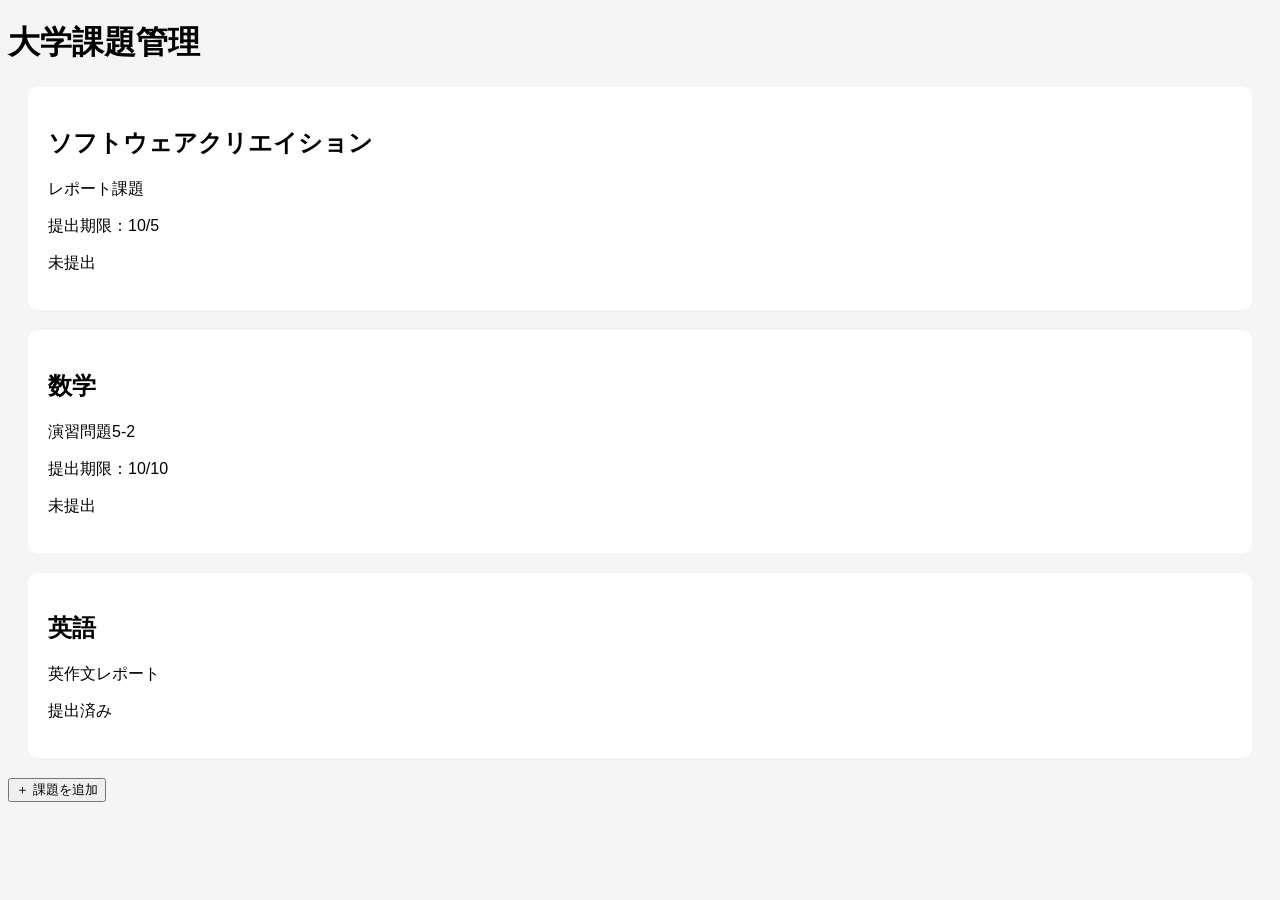
==== index.html @ 6c041494 "Initial commit" ====
<!DOCTYPE html>
<html lang="ja">
<head>
  <meta charset="UTF-8">
  <title>大学課題管理</title>
  <link rel="stylesheet" href="style.css">
</head>

<body>

  <h1>大学課題管理</h1>

  <div class="task">
    <h2>ソフトウェアクリエイション</h2>
    <p>レポート課題</p>
    <p>提出期限：10/5</p>
    <p>未提出</p>
  </div>

  <div class="task">
    <h2>数学</h2>
    <p>演習問題5-2</p>
    <p>提出期限：10/10</p>
    <p>未提出</p>
  </div>

  <div class="task">
    <h2>英語</h2>
    <p>英作文レポート</p>
    <p>提出済み</p>
  </div>

  <button>＋ 課題を追加</button>

</body>
</html>
---- style.css ----
body {
  font-family: sans-serif;
  background-color: #f5f5f5;
}

.task {
  background-color: white;
  margin: 20px;
  padding: 20px;
  border-radius: 10px;
}
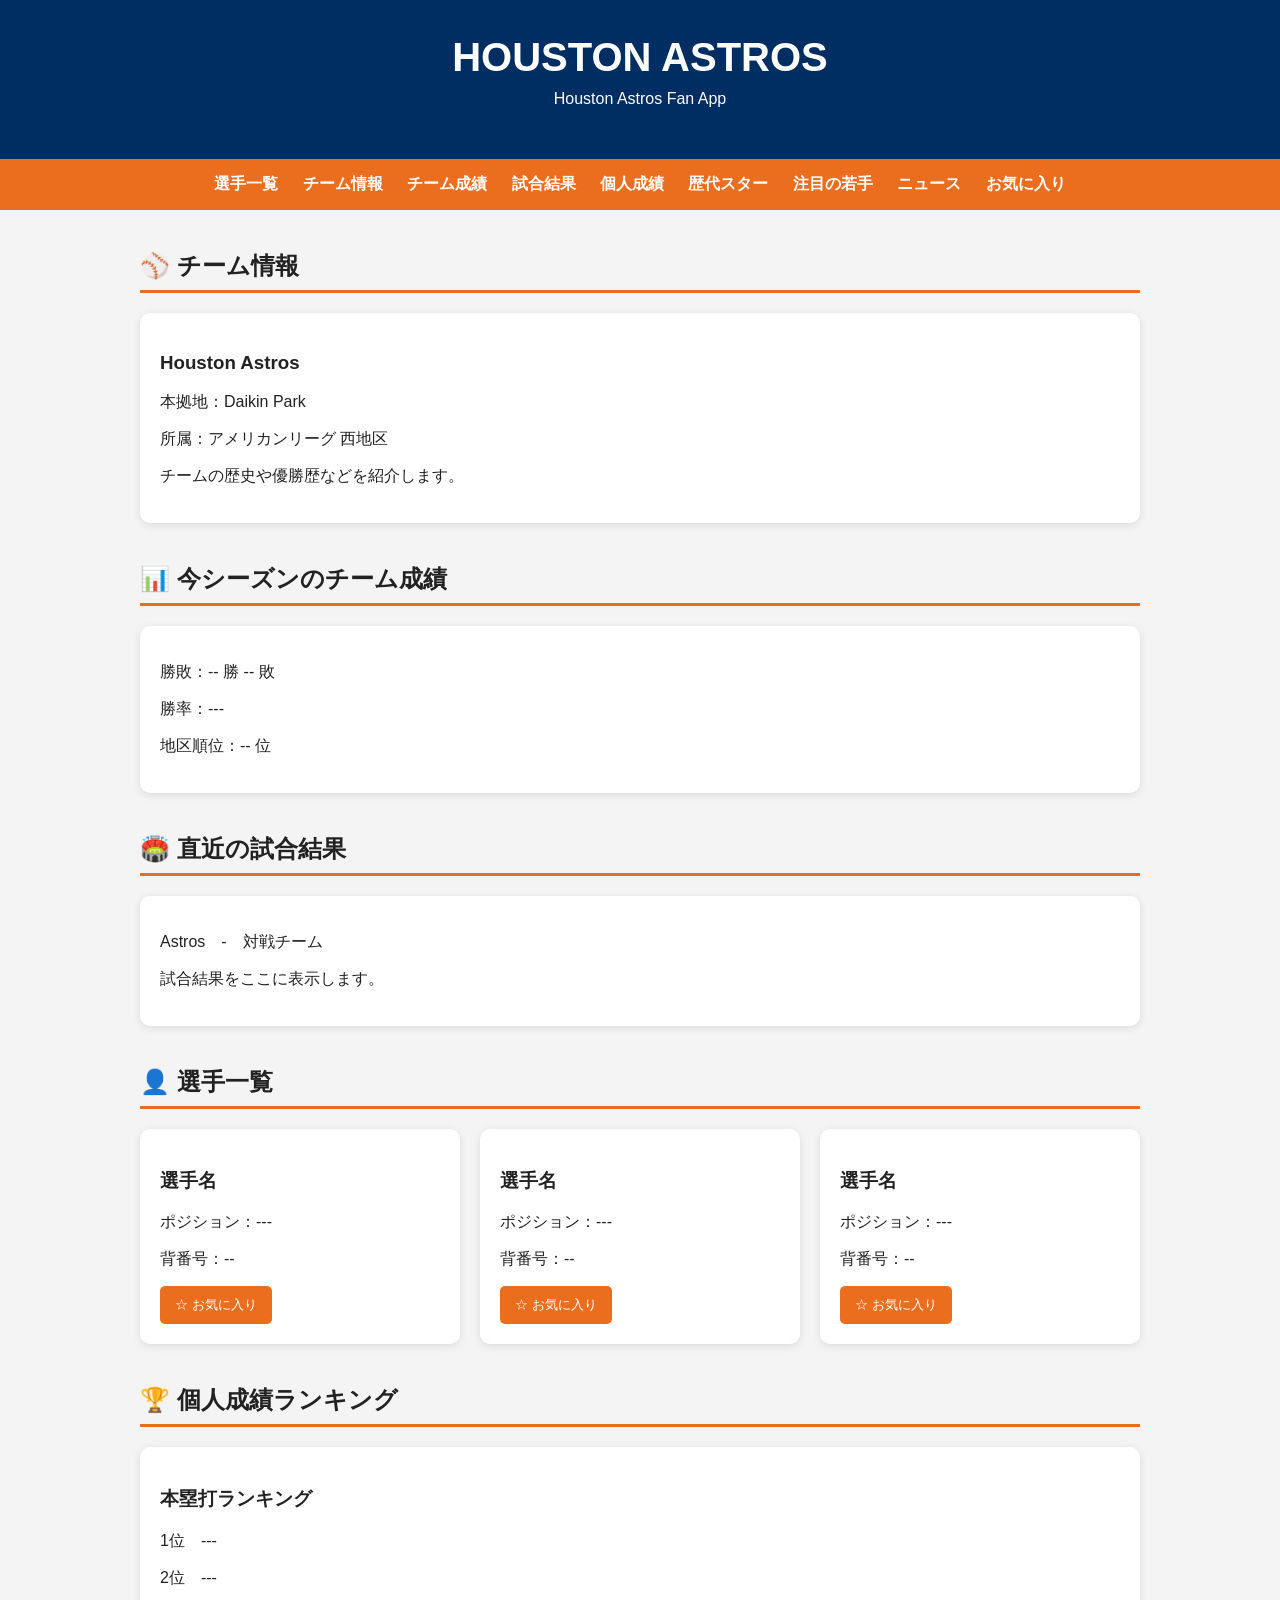
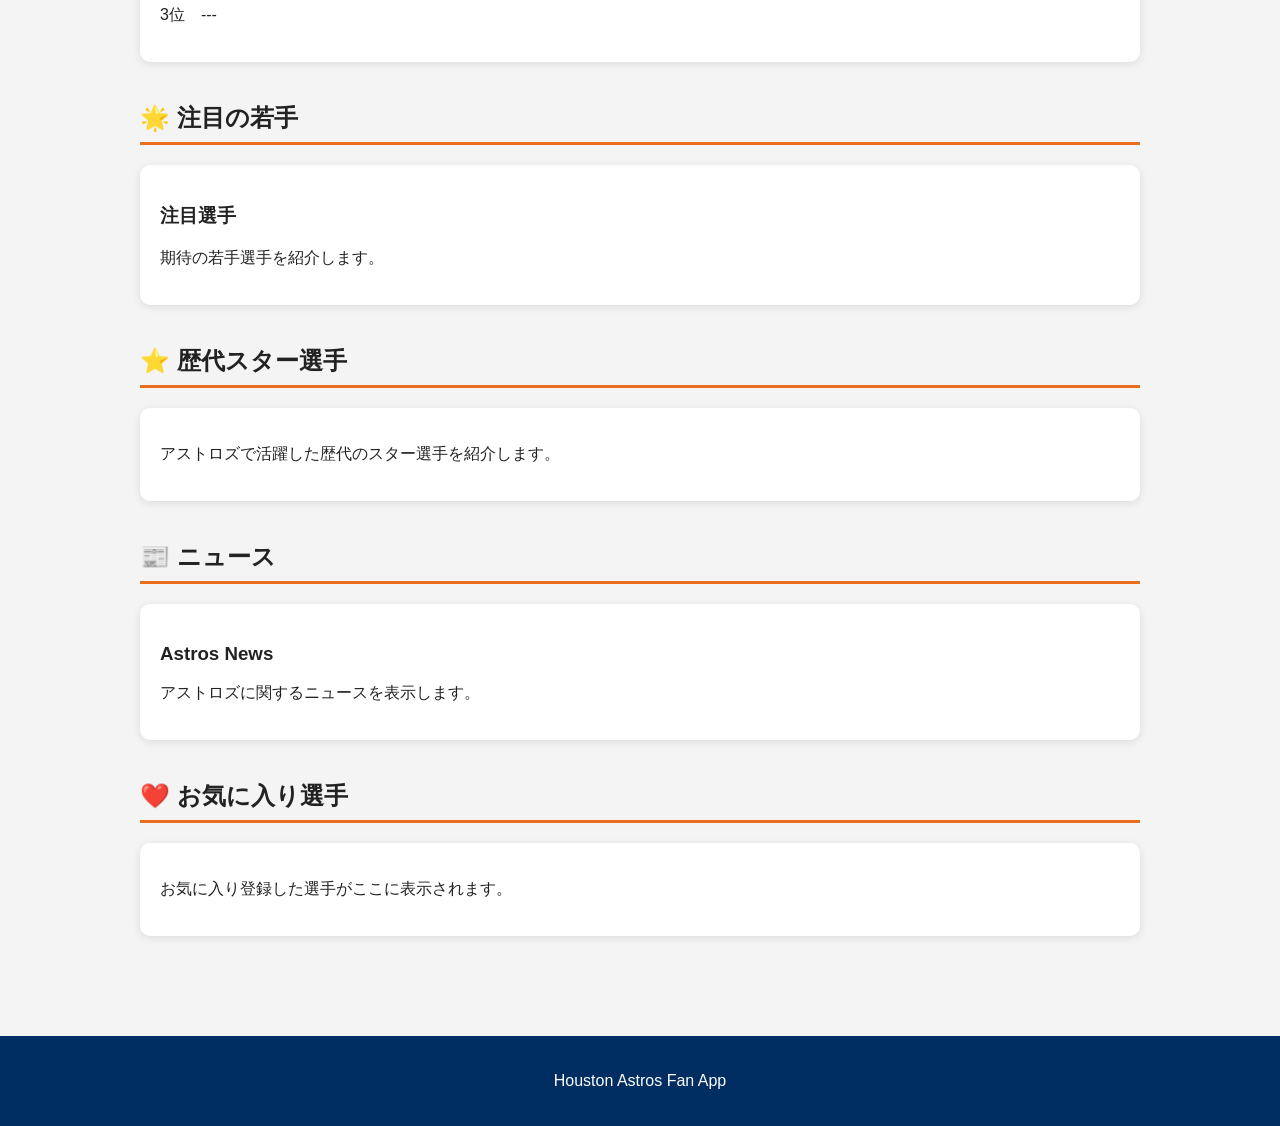
==== commit 8030dc3f: "Astrosページを作成" ====
--- a/index.html
+++ b/index.html
@@ -1,36 +1,134 @@
 <!DOCTYPE html>
 <html lang="ja">
+
 <head>
   <meta charset="UTF-8">
-  <title>大学課題管理</title>
+  <meta name="viewport" content="width=device-width, initial-scale=1.0">
+  <title>Houston Astros Fan App</title>
   <link rel="stylesheet" href="style.css">
 </head>
 
 <body>
 
-  <h1>大学課題管理</h1>
+  <header>
+    <h1>HOUSTON ASTROS</h1>
+    <p>Houston Astros Fan App</p>
+  </header>
 
-  <div class="task">
-    <h2>ソフトウェアクリエイション</h2>
-    <p>レポート課題</p>
-    <p>提出期限：10/5</p>
-    <p>未提出</p>
-  </div>
+  <nav>
+    <a href="#players">選手一覧</a>
+    <a href="#team">チーム情報</a>
+    <a href="#record">チーム成績</a>
+    <a href="#games">試合結果</a>
+    <a href="#ranking">個人成績</a>
+    <a href="#stars">歴代スター</a>
+    <a href="#young">注目の若手</a>
+    <a href="#news">ニュース</a>
+    <a href="#favorite">お気に入り</a>
+  </nav>
 
-  <div class="task">
-    <h2>数学</h2>
-    <p>演習問題5-2</p>
-    <p>提出期限：10/10</p>
-    <p>未提出</p>
-  </div>
+  <main>
 
-  <div class="task">
-    <h2>英語</h2>
-    <p>英作文レポート</p>
-    <p>提出済み</p>
-  </div>
+    <section id="team">
+      <h2>⚾ チーム情報</h2>
+      <div class="card">
+        <h3>Houston Astros</h3>
+        <p>本拠地：Daikin Park</p>
+        <p>所属：アメリカンリーグ 西地区</p>
+        <p>チームの歴史や優勝歴などを紹介します。</p>
+      </div>
+    </section>
 
-  <button>＋ 課題を追加</button>
+    <section id="record">
+      <h2>📊 今シーズンのチーム成績</h2>
+      <div class="card">
+        <p>勝敗：-- 勝 -- 敗</p>
+        <p>勝率：---</p>
+        <p>地区順位：-- 位</p>
+      </div>
+    </section>
+
+    <section id="games">
+      <h2>🏟️ 直近の試合結果</h2>
+      <div class="card">
+        <p>Astros　-　対戦チーム</p>
+        <p>試合結果をここに表示します。</p>
+      </div>
+    </section>
+
+    <section id="players">
+      <h2>👤 選手一覧</h2>
+
+      <div class="player-container">
+        <div class="player-card">
+          <h3>選手名</h3>
+          <p>ポジション：---</p>
+          <p>背番号：--</p>
+          <button>☆ お気に入り</button>
+        </div>
+
+        <div class="player-card">
+          <h3>選手名</h3>
+          <p>ポジション：---</p>
+          <p>背番号：--</p>
+          <button>☆ お気に入り</button>
+        </div>
+
+        <div class="player-card">
+          <h3>選手名</h3>
+          <p>ポジション：---</p>
+          <p>背番号：--</p>
+          <button>☆ お気に入り</button>
+        </div>
+      </div>
+    </section>
+
+    <section id="ranking">
+      <h2>🏆 個人成績ランキング</h2>
+      <div class="card">
+        <h3>本塁打ランキング</h3>
+        <p>1位　---</p>
+        <p>2位　---</p>
+        <p>3位　---</p>
+      </div>
+    </section>
+
+    <section id="young">
+      <h2>🌟 注目の若手</h2>
+      <div class="card">
+        <h3>注目選手</h3>
+        <p>期待の若手選手を紹介します。</p>
+      </div>
+    </section>
+
+    <section id="stars">
+      <h2>⭐ 歴代スター選手</h2>
+      <div class="card">
+        <p>アストロズで活躍した歴代のスター選手を紹介します。</p>
+      </div>
+    </section>
+
+    <section id="news">
+      <h2>📰 ニュース</h2>
+      <div class="card">
+        <h3>Astros News</h3>
+        <p>アストロズに関するニュースを表示します。</p>
+      </div>
+    </section>
+
+    <section id="favorite">
+      <h2>❤️ お気に入り選手</h2>
+      <div class="card">
+        <p>お気に入り登録した選手がここに表示されます。</p>
+      </div>
+    </section>
+
+  </main>
+
+  <footer>
+    <p>Houston Astros Fan App</p>
+  </footer>
 
 </body>
+
 </html>
--- a/style.css
+++ b/style.css
@@ -1,11 +1,95 @@
 body {
-  font-family: sans-serif;
-  background-color: #f5f5f5;
+  margin: 0;
+  font-family: Arial, sans-serif;
+  background-color: #f4f4f4;
+  color: #222;
 }
 
-.task {
+header {
+  background-color: #002d62;
+  color: white;
+  text-align: center;
+  padding: 35px;
+}
+
+header h1 {
+  margin: 0;
+  font-size: 40px;
+}
+
+header p {
+  margin-top: 10px;
+}
+
+nav {
+  background-color: #eb6e1f;
+  text-align: center;
+  padding: 15px;
+}
+
+nav a {
+  color: white;
+  text-decoration: none;
+  margin: 10px;
+  font-weight: bold;
+}
+
+nav a:hover {
+  text-decoration: underline;
+}
+
+main {
+  max-width: 1000px;
+  margin: auto;
+  padding: 20px;
+}
+
+section {
+  margin-bottom: 40px;
+}
+
+h2 {
+  border-bottom: 3px solid #eb6e1f;
+  padding-bottom: 8px;
+}
+
+.card {
   background-color: white;
-  margin: 20px;
   padding: 20px;
   border-radius: 10px;
+  box-shadow: 0 2px 8px rgba(0, 0, 0, 0.1);
+}
+
+.player-container {
+  display: flex;
+  gap: 20px;
+}
+
+.player-card {
+  background-color: white;
+  padding: 20px;
+  border-radius: 10px;
+  flex: 1;
+  box-shadow: 0 2px 8px rgba(0, 0, 0, 0.1);
+}
+
+button {
+  background-color: #eb6e1f;
+  color: white;
+  border: none;
+  padding: 10px 15px;
+  border-radius: 5px;
+  cursor: pointer;
+}
+
+button:hover {
+  opacity: 0.8;
+}
+
+footer {
+  background-color: #002d62;
+  color: white;
+  text-align: center;
+  padding: 20px;
+  margin-top: 40px;
 }
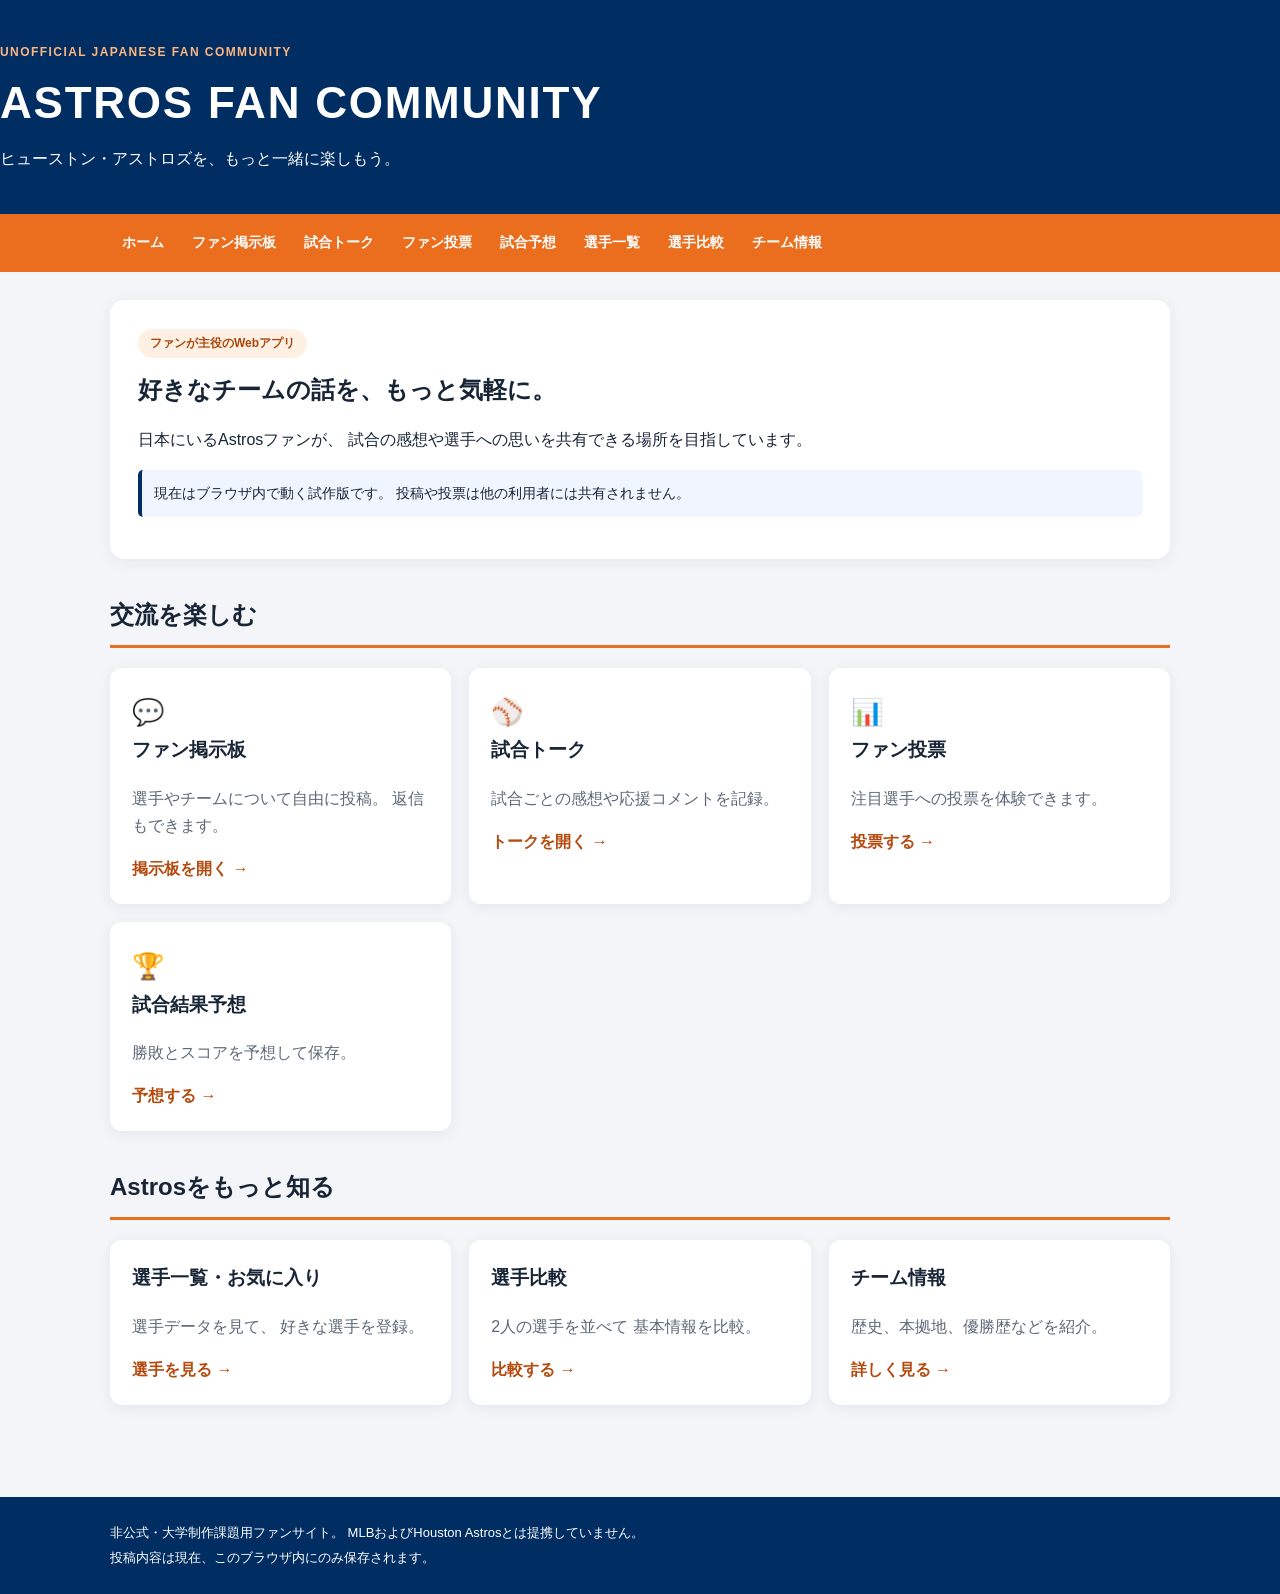
==== commit 1a5edb00: "Add fan community features and player updates" ====
--- a/index.html
+++ b/index.html
@@ -1,134 +1,162 @@
+
 <!DOCTYPE html>
 <html lang="ja">
 
 <head>
   <meta charset="UTF-8">
-  <meta name="viewport" content="width=device-width, initial-scale=1.0">
-  <title>Houston Astros Fan App</title>
+  <meta name="viewport" content="width=device-width, initial-scale=1">
+  <title>Astros Fan Community</title>
   <link rel="stylesheet" href="style.css">
 </head>
 
 <body>
 
+  <!-- ヘッダー -->
   <header>
-    <h1>HOUSTON ASTROS</h1>
-    <p>Houston Astros Fan App</p>
+      <p class="eyebrow">UNOFFICIAL JAPANESE FAN COMMUNITY</p>
+      <h1>ASTROS FAN COMMUNITY</h1>
+      <p>ヒューストン・アストロズを、もっと一緒に楽しもう。</p>
+    </div>
   </header>
 
+  <!-- ナビゲーションメニュー -->
   <nav>
-    <a href="#players">選手一覧</a>
-    <a href="#team">チーム情報</a>
-    <a href="#record">チーム成績</a>
-    <a href="#games">試合結果</a>
-    <a href="#ranking">個人成績</a>
-    <a href="#stars">歴代スター</a>
-    <a href="#young">注目の若手</a>
-    <a href="#news">ニュース</a>
-    <a href="#favorite">お気に入り</a>
+    <div class="wrap nav">
+      <a href="index.html">ホーム</a>
+      <a href="board.html">ファン掲示板</a>
+      <a href="talk.html">試合トーク</a>
+      <a href="poll.html">ファン投票</a>
+      <a href="prediction.html">試合予想</a>
+      <a href="players.html">選手一覧</a>
+      <a href="comparison.html">選手比較</a>
+      <a href="team.html">チーム情報</a>
+    </div>
   </nav>
 
-  <main>
+  <!-- メインコンテンツ -->
+  <main class="wrap">
 
-    <section id="team">
-      <h2>⚾ チーム情報</h2>
-      <div class="card">
-        <h3>Houston Astros</h3>
-        <p>本拠地：Daikin Park</p>
-        <p>所属：アメリカンリーグ 西地区</p>
-        <p>チームの歴史や優勝歴などを紹介します。</p>
+    <!-- サイト紹介 -->
+    <section class="hero">
+      <span class="tag">ファンが主役のWebアプリ</span>
+
+      <h2>好きなチームの話を、もっと気軽に。</h2>
+
+      <p>
+        日本にいるAstrosファンが、
+        試合の感想や選手への思いを共有できる場所を目指しています。
+      </p>
+
+      <p class="notice">
+        現在はブラウザ内で動く試作版です。
+        投稿や投票は他の利用者には共有されません。
+      </p>
+    </section>
+
+    <!-- ファン交流機能 -->
+    <section>
+      <h2>交流を楽しむ</h2>
+
+      <div class="cards">
+
+        <!-- ファン掲示板 -->
+        <a class="card" href="board.html">
+          <span class="emoji">💬</span>
+          <h3>ファン掲示板</h3>
+          <p>
+            選手やチームについて自由に投稿。
+            返信もできます。
+          </p>
+          <span class="more">掲示板を開く →</span>
+        </a>
+
+        <!-- 試合トーク -->
+        <a class="card" href="talk.html">
+          <span class="emoji">⚾</span>
+          <h3>試合トーク</h3>
+          <p>
+            試合ごとの感想や応援コメントを記録。
+          </p>
+          <span class="more">トークを開く →</span>
+        </a>
+
+        <!-- ファン投票 -->
+        <a class="card" href="poll.html">
+          <span class="emoji">📊</span>
+          <h3>ファン投票</h3>
+          <p>
+            注目選手への投票を体験できます。
+          </p>
+          <span class="more">投票する →</span>
+        </a>
+
+        <!-- 試合結果予想 -->
+        <a class="card" href="prediction.html">
+          <span class="emoji">🏆</span>
+          <h3>試合結果予想</h3>
+          <p>
+            勝敗とスコアを予想して保存。
+          </p>
+          <span class="more">予想する →</span>
+        </a>
+
       </div>
     </section>
 
-    <section id="record">
-      <h2>📊 今シーズンのチーム成績</h2>
-      <div class="card">
-        <p>勝敗：-- 勝 -- 敗</p>
-        <p>勝率：---</p>
-        <p>地区順位：-- 位</p>
-      </div>
-    </section>
+    <!-- チーム・選手情報 -->
+    <section>
+      <h2>Astrosをもっと知る</h2>
 
-    <section id="games">
-      <h2>🏟️ 直近の試合結果</h2>
-      <div class="card">
-        <p>Astros　-　対戦チーム</p>
-        <p>試合結果をここに表示します。</p>
-      </div>
-    </section>
+      <div class="cards">
 
-    <section id="players">
-      <h2>👤 選手一覧</h2>
+        <!-- 選手一覧 -->
+        <a class="card" href="players.html">
+          <h3>選手一覧・お気に入り</h3>
+          <p>
+            選手データを見て、
+            好きな選手を登録。
+          </p>
+          <span class="more">選手を見る →</span>
+        </a>
 
-      <div class="player-container">
-        <div class="player-card">
-          <h3>選手名</h3>
-          <p>ポジション：---</p>
-          <p>背番号：--</p>
-          <button>☆ お気に入り</button>
-        </div>
+        <!-- 選手比較 -->
+        <a class="card" href="comparison.html">
+          <h3>選手比較</h3>
+          <p>
+            2人の選手を並べて
+            基本情報を比較。
+          </p>
+          <span class="more">比較する →</span>
+        </a>
 
-        <div class="player-card">
-          <h3>選手名</h3>
-          <p>ポジション：---</p>
-          <p>背番号：--</p>
-          <button>☆ お気に入り</button>
-        </div>
+        <!-- チーム情報 -->
+        <a class="card" href="team.html">
+          <h3>チーム情報</h3>
+          <p>
+            歴史、本拠地、優勝歴などを紹介。
+          </p>
+          <span class="more">詳しく見る →</span>
+        </a>
 
-        <div class="player-card">
-          <h3>選手名</h3>
-          <p>ポジション：---</p>
-          <p>背番号：--</p>
-          <button>☆ お気に入り</button>
-        </div>
-      </div>
-    </section>
-
-    <section id="ranking">
-      <h2>🏆 個人成績ランキング</h2>
-      <div class="card">
-        <h3>本塁打ランキング</h3>
-        <p>1位　---</p>
-        <p>2位　---</p>
-        <p>3位　---</p>
-      </div>
-    </section>
-
-    <section id="young">
-      <h2>🌟 注目の若手</h2>
-      <div class="card">
-        <h3>注目選手</h3>
-        <p>期待の若手選手を紹介します。</p>
-      </div>
-    </section>
-
-    <section id="stars">
-      <h2>⭐ 歴代スター選手</h2>
-      <div class="card">
-        <p>アストロズで活躍した歴代のスター選手を紹介します。</p>
-      </div>
-    </section>
-
-    <section id="news">
-      <h2>📰 ニュース</h2>
-      <div class="card">
-        <h3>Astros News</h3>
-        <p>アストロズに関するニュースを表示します。</p>
-      </div>
-    </section>
-
-    <section id="favorite">
-      <h2>❤️ お気に入り選手</h2>
-      <div class="card">
-        <p>お気に入り登録した選手がここに表示されます。</p>
       </div>
     </section>
 
   </main>
 
+  <!-- フッター -->
   <footer>
-    <p>Houston Astros Fan App</p>
+    <div class="wrap">
+      <p>
+        非公式・大学制作課題用ファンサイト。
+        MLBおよびHouston Astrosとは提携していません。
+      </p>
+
+      <p>
+        投稿内容は現在、このブラウザ内にのみ保存されます。
+      </p>
+    </div>
   </footer>
 
 </body>
 
-</html>+</html>
--- a/style.css
+++ b/style.css
@@ -1,95 +1,389 @@
+
+/* =========================
+   基本カラー設定
+========================= */
+
+:root {
+  --navy: #002d62;
+  --orange: #eb6e1f;
+  --bg: #f3f5f8;
+  --text: #182536;
+  --muted: #5c6877;
+}
+
+/* =========================
+   ページ全体
+========================= */
+
+* {
+  box-sizing: border-box;
+}
+
 body {
   margin: 0;
-  font-family: Arial, sans-serif;
-  background-color: #f4f4f4;
-  color: #222;
-}
+  font-family:
+    -apple-system,
+    BlinkMacSystemFont,
+    "Hiragino Kaku Gothic ProN",
+    Meiryo,
+    sans-serif;
+  background: var(--bg);
+  color: var(--text);
+  line-height: 1.7;
+}
+
+.wrap {
+  max-width: 1100px;
+  margin: auto;
+  padding: 0 20px;
+}
+
+/* =========================
+   ヘッダー
+========================= */
 
 header {
-  background-color: #002d62;
+  background: var(--navy);
   color: white;
-  text-align: center;
-  padding: 35px;
+  padding: 38px 0;
 }
 
 header h1 {
+  font-size: clamp(27px, 5vw, 44px);
   margin: 0;
-  font-size: 40px;
+  letter-spacing: 0.04em;
 }
 
 header p {
-  margin-top: 10px;
-}
+  margin: 4px 0;
+}
+
+.eyebrow {
+  color: #ffb57d;
+  font-size: 12px;
+  font-weight: 700;
+  letter-spacing: 0.12em;
+}
+
+/* =========================
+   ナビゲーション
+========================= */
 
 nav {
-  background-color: #eb6e1f;
-  text-align: center;
-  padding: 15px;
-}
-
-nav a {
+  background: var(--orange);
+}
+
+.nav {
+  display: flex;
+  flex-wrap: wrap;
+  gap: 4px;
+  padding-top: 8px;
+  padding-bottom: 8px;
+}
+
+.nav a {
   color: white;
   text-decoration: none;
-  margin: 10px;
-  font-weight: bold;
-}
-
-nav a:hover {
-  text-decoration: underline;
-}
+  padding: 9px 12px;
+  border-radius: 6px;
+  font-weight: 700;
+  font-size: 14px;
+}
+
+.nav a:hover,
+.nav a:focus-visible {
+  background: #bf5010;
+}
+
+/* =========================
+   メインコンテンツ
+========================= */
 
 main {
-  max-width: 1000px;
-  margin: auto;
-  padding: 20px;
+  padding-top: 28px !important;
+  padding-bottom: 56px !important;
 }
 
 section {
-  margin-bottom: 40px;
+  margin-bottom: 36px;
 }
 
 h2 {
-  border-bottom: 3px solid #eb6e1f;
-  padding-bottom: 8px;
+  font-size: 24px;
+  border-bottom: 3px solid var(--orange);
+  padding-bottom: 9px;
+}
+
+h3 {
+  margin-top: 0;
+}
+
+/* =========================
+   トップページ
+========================= */
+
+.hero {
+  background: white;
+  border-radius: 14px;
+  padding: 28px;
+  box-shadow: 0 3px 15px #002d6210;
+}
+
+.hero h2 {
+  border: 0;
+  padding: 0;
+  margin: 12px 0;
+}
+
+.tag {
+  display: inline-block;
+  background: #fff0e4;
+  color: #a9480c;
+  border-radius: 30px;
+  padding: 4px 12px;
+  font-size: 12px;
+  font-weight: 700;
+}
+
+.notice {
+  background: #f0f5ff;
+  border-left: 4px solid var(--navy);
+  padding: 12px;
+  border-radius: 5px;
+  font-size: 14px;
+}
+
+/* =========================
+   カード表示
+========================= */
+
+.cards,
+.player-container {
+  display: grid;
+  grid-template-columns: repeat(3, minmax(0, 1fr));
+  gap: 18px;
+}
+
+.card,
+.player-card,
+.panel {
+  background: white;
+  border-radius: 12px;
+  padding: 22px;
+  box-shadow: 0 3px 14px #002d6212;
 }
 
 .card {
-  background-color: white;
-  padding: 20px;
-  border-radius: 10px;
-  box-shadow: 0 2px 8px rgba(0, 0, 0, 0.1);
-}
-
-.player-container {
+  text-decoration: none;
+  color: inherit;
+}
+
+.card:hover {
+  box-shadow: 0 5px 20px #002d6228;
+}
+
+.card p {
+  color: var(--muted);
+}
+
+.emoji {
+  font-size: 26px;
+}
+
+.more {
+  color: #b44a0d;
+  font-weight: 700;
+}
+
+.panel {
+  margin-bottom: 20px;
+}
+
+/* =========================
+   フォーム
+========================= */
+
+label {
+  display: block;
+  font-weight: 700;
+  margin: 12px 0 4px;
+}
+
+input,
+textarea,
+select {
+  width: 100%;
+  border: 1px solid #bfc8d3;
+  border-radius: 7px;
+  padding: 11px;
+  font: inherit;
+  background: white;
+}
+
+textarea {
+  min-height: 95px;
+}
+
+/* =========================
+   ボタン
+========================= */
+
+button,
+.button {
+  background: var(--orange);
+  color: white;
+  border: 0;
+  border-radius: 7px;
+  padding: 10px 17px;
+  font: inherit;
+  font-weight: 700;
+  cursor: pointer;
+}
+
+button:hover {
+  filter: brightness(0.9);
+}
+
+button.secondary {
+  background: var(--navy);
+}
+
+button.small {
+  font-size: 13px;
+  padding: 6px 10px;
+}
+
+/* =========================
+   掲示板・コメント
+========================= */
+
+.entry {
+  border-top: 1px solid #e3e8ef;
+  padding: 14px 0;
+  overflow-wrap: anywhere;
+}
+
+.entry:first-child {
+  border-top: 0;
+}
+
+.entry small,
+.muted {
+  color: var(--muted);
+}
+
+.reply {
+  margin: 8px 0 8px 20px;
+  border-left: 3px solid #f2ae78;
+  padding-left: 12px;
+}
+
+.actions {
   display: flex;
-  gap: 20px;
-}
-
-.player-card {
-  background-color: white;
-  padding: 20px;
-  border-radius: 10px;
-  flex: 1;
-  box-shadow: 0 2px 8px rgba(0, 0, 0, 0.1);
-}
-
-button {
-  background-color: #eb6e1f;
+  gap: 8px;
+  flex-wrap: wrap;
+  margin-top: 10px;
+}
+
+/* =========================
+   フォームの横並び
+========================= */
+
+.form-grid {
+  display: grid;
+  grid-template-columns: 1fr 1fr;
+  gap: 12px;
+}
+
+/* =========================
+   成績テーブル
+========================= */
+
+.stat-table {
+  width: 100%;
+  border-collapse: collapse;
+}
+
+.stat-table th,
+.stat-table td {
+  border-bottom: 1px solid #e4e8ee;
+  padding: 12px;
+  text-align: left;
+}
+
+/* =========================
+   グラフ
+========================= */
+
+.bar {
+  height: 12px;
+  background: #e7ebf0;
+  border-radius: 20px;
+  overflow: hidden;
+}
+
+.bar span {
+  display: block;
+  height: 100%;
+  background: var(--orange);
+}
+
+/* =========================
+   選手名検索機能（追加）
+========================= */
+
+#player-search {
+  width: 100%;
+  padding: 12px;
+  margin-top: 10px;
+  border: 1px solid #bfc8d3;
+  border-radius: 8px;
+  font-size: 16px;
+}
+
+#player-search:focus {
+  outline: 2px solid var(--orange);
+  outline-offset: 2px;
+}
+
+#search-count {
+  margin-top: 10px;
+  color: var(--muted);
+  font-size: 14px;
+}
+
+/* =========================
+   フッター
+========================= */
+
+footer {
+  background: var(--navy);
   color: white;
-  border: none;
-  padding: 10px 15px;
-  border-radius: 5px;
-  cursor: pointer;
-}
-
-button:hover {
-  opacity: 0.8;
-}
-
-footer {
-  background-color: #002d62;
-  color: white;
-  text-align: center;
-  padding: 20px;
-  margin-top: 40px;
-}+  padding: 22px 0;
+  font-size: 13px;
+}
+
+footer p {
+  margin: 3px 0;
+}
+
+/* =========================
+   スマートフォン対応
+========================= */
+
+@media (max-width: 750px) {
+
+  .cards,
+  .player-container {
+    grid-template-columns: 1fr;
+  }
+
+  .form-grid {
+    grid-template-columns: 1fr;
+  }
+
+  .hero {
+    padding: 20px;
+  }
+
+}
